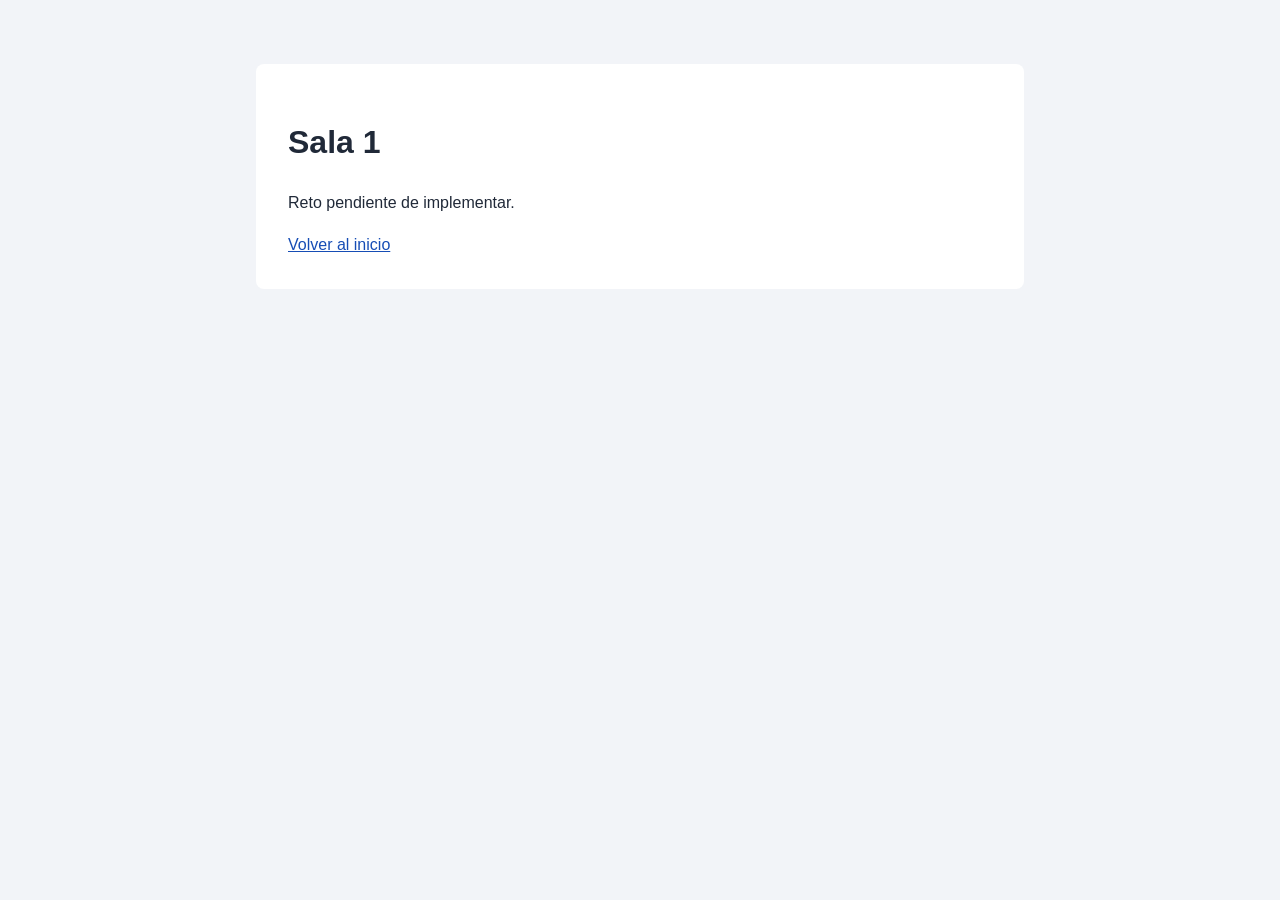
==== Practica-4/salas/sala1.html @ 9957032d "Corrige la estructura de Practica-4" ====
<!DOCTYPE html>
<html lang="es">
<head>
  <meta charset="UTF-8">
  <meta name="viewport" content="width=device-width, initial-scale=1.0">
  <title>Sala 1 | Escape Room</title>
  <link rel="stylesheet" href="../css/estilos.css">
  <script src="../js/sala1.js" defer></script>
</head>
<body>
  <main>
    <h1>Sala 1</h1>
    <p>Reto pendiente de implementar.</p>
    <section id="reto" aria-label="Reto de la primera sala"></section>
    <p id="mensaje" role="status"></p>
    <a href="../index.html">Volver al inicio</a>
  </main>
</body>
</html>
---- Practica-4/css/estilos.css ----
* {
  box-sizing: border-box;
}

body {
  margin: 0;
  padding: 2rem;
  font-family: Arial, sans-serif;
  line-height: 1.6;
  background-color: #f2f4f8;
  color: #202938;
}

main {
  max-width: 48rem;
  margin: 2rem auto;
  padding: 2rem;
  background-color: white;
  border-radius: 0.5rem;
}

a {
  color: #164db5;
}
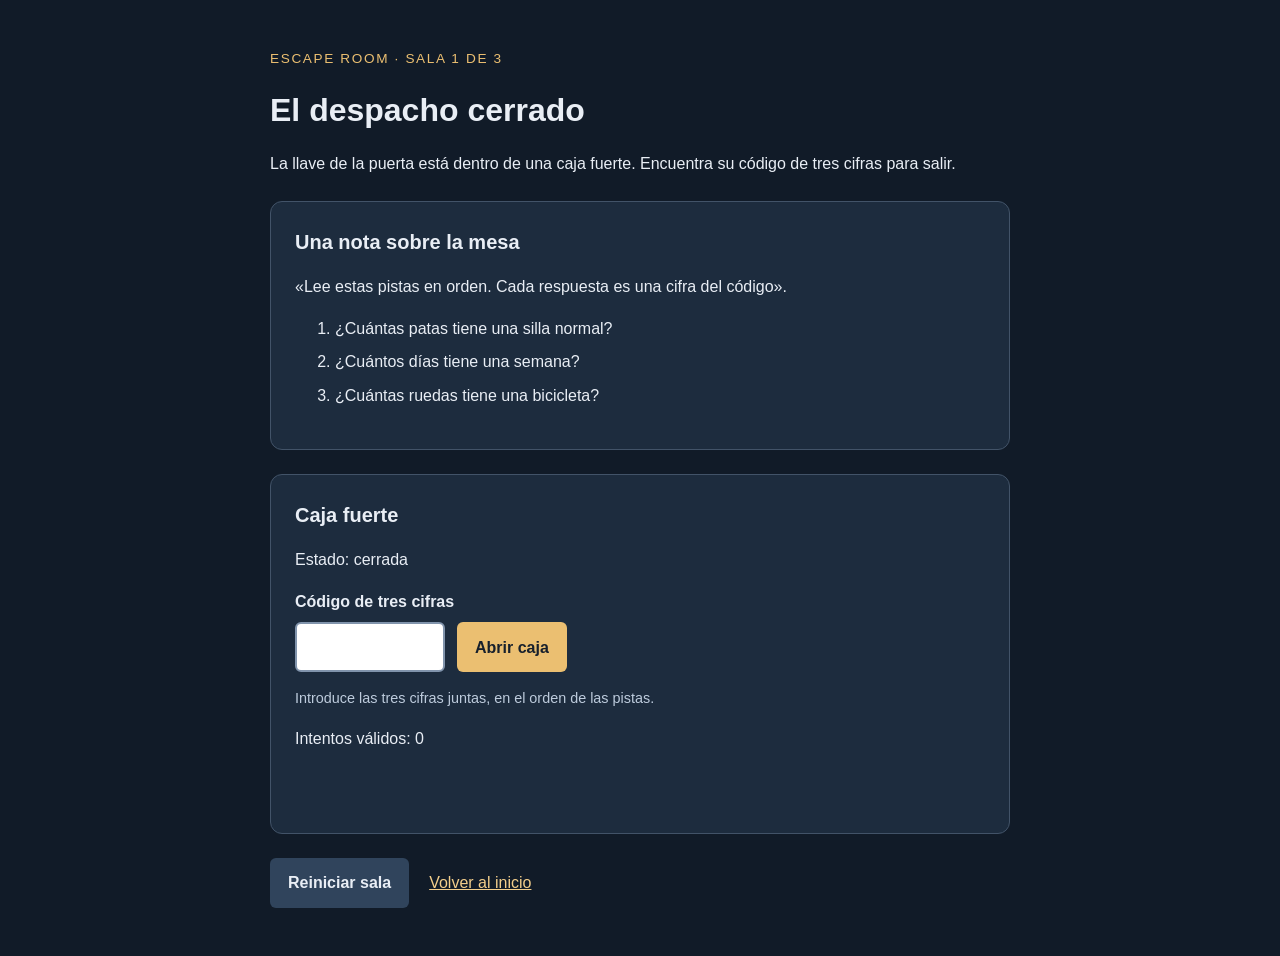
==== commit d9cd5733: "Primera sala" ====
--- a/Practica-4/salas/sala1.html
+++ b/Practica-4/salas/sala1.html
@@ -4,16 +4,45 @@
   <meta charset="UTF-8">
   <meta name="viewport" content="width=device-width, initial-scale=1.0">
   <title>Sala 1 | Escape Room</title>
-  <link rel="stylesheet" href="../css/estilos.css">
+  <link rel="stylesheet" href="../css/sala1.css">
   <script src="../js/sala1.js" defer></script>
 </head>
 <body>
   <main>
-    <h1>Sala 1</h1>
-    <p>Reto pendiente de implementar.</p>
-    <section id="reto" aria-label="Reto de la primera sala"></section>
-    <p id="mensaje" role="status"></p>
-    <a href="../index.html">Volver al inicio</a>
+    <p class="etiqueta">ESCAPE ROOM · SALA 1 DE 3</p>
+    <h1>El despacho cerrado</h1>
+    <p>La llave de la puerta está dentro de una caja fuerte. Encuentra su código de tres cifras para salir.</p>
+
+    <section aria-labelledby="titulo-pistas">
+      <h2 id="titulo-pistas">Una nota sobre la mesa</h2>
+      <p>«Lee estas pistas en orden. Cada respuesta es una cifra del código».</p>
+      <ol>
+        <li>¿Cuántas patas tiene una silla normal?</li>
+        <li>¿Cuántos días tiene una semana?</li>
+        <li>¿Cuántas ruedas tiene una bicicleta?</li>
+      </ol>
+    </section>
+
+    <section aria-labelledby="titulo-caja">
+      <h2 id="titulo-caja">Caja fuerte</h2>
+      <p id="estado">Estado: cerrada</p>
+      <form id="formulario" novalidate>
+        <label for="codigo">Código de tres cifras</label>
+        <div class="controles">
+          <input id="codigo" name="codigo" type="text" inputmode="numeric" maxlength="3" autocomplete="off" aria-describedby="ayuda mensaje" required>
+          <button id="abrir" type="submit">Abrir caja</button>
+        </div>
+        <p id="ayuda">Introduce las tres cifras juntas, en el orden de las pistas.</p>
+      </form>
+      <p>Intentos válidos: <span id="intentos">0</span></p>
+      <p id="mensaje" role="status" aria-live="polite"></p>
+      <a id="siguiente" class="boton" href="sala2.html" hidden>Usar la llave y pasar a la sala 2</a>
+    </section>
+
+    <nav aria-label="Opciones de la sala">
+      <button id="reiniciar" type="button" class="secundario">Reiniciar sala</button>
+      <a href="../index.html">Volver al inicio</a>
+    </nav>
   </main>
 </body>
 </html>
--- a/Practica-4/css/sala1.css
+++ b/Practica-4/css/sala1.css
@@ -0,0 +1,34 @@
+* { box-sizing: border-box; }
+[hidden] { display: none !important; }
+body {
+  margin: 0;
+  padding: 24px;
+  background: #111b28;
+  color: #e9eef5;
+  font-family: Arial, sans-serif;
+  line-height: 1.6;
+}
+main { max-width: 740px; margin: 24px auto; }
+.etiqueta { color: #ebbf71; font-size: 0.85rem; letter-spacing: 0.12em; }
+h1 { line-height: 1.2; }
+h2 { margin-top: 0; font-size: 1.25rem; }
+section { margin: 24px 0; padding: 24px; background: #1d2c3e; border: 1px solid #425368; border-radius: 12px; }
+li { margin: 8px 0; }
+label { display: block; margin-bottom: 8px; font-weight: bold; }
+.controles { display: flex; gap: 12px; flex-wrap: wrap; }
+input { width: 150px; padding: 12px; font-size: 1.2rem; letter-spacing: 0.2em; border: 2px solid #8194ac; border-radius: 6px; }
+button, .boton { padding: 12px 18px; border: 0; border-radius: 6px; background: #ebbf71; color: #17202c; font: inherit; font-weight: bold; cursor: pointer; }
+.boton { display: inline-block; text-decoration: none; }
+button:disabled { opacity: 0.6; cursor: default; }
+a { color: #f3ce8b; }
+:focus-visible { outline: 3px solid #8dd9ff; outline-offset: 4px; }
+#ayuda { color: #bdcbdc; font-size: 0.9rem; }
+#mensaje { min-height: 1.6em; font-weight: bold; }
+#mensaje[data-tipo="error"] { color: #ffb8b8; }
+#mensaje[data-tipo="exito"] { color: #a4e8b4; }
+nav { display: flex; align-items: center; gap: 20px; flex-wrap: wrap; }
+.secundario { background: #30445c; color: #e9eef5; }
+@media (max-width: 480px) {
+  body { padding: 16px; }
+  section { padding: 18px; }
+}
